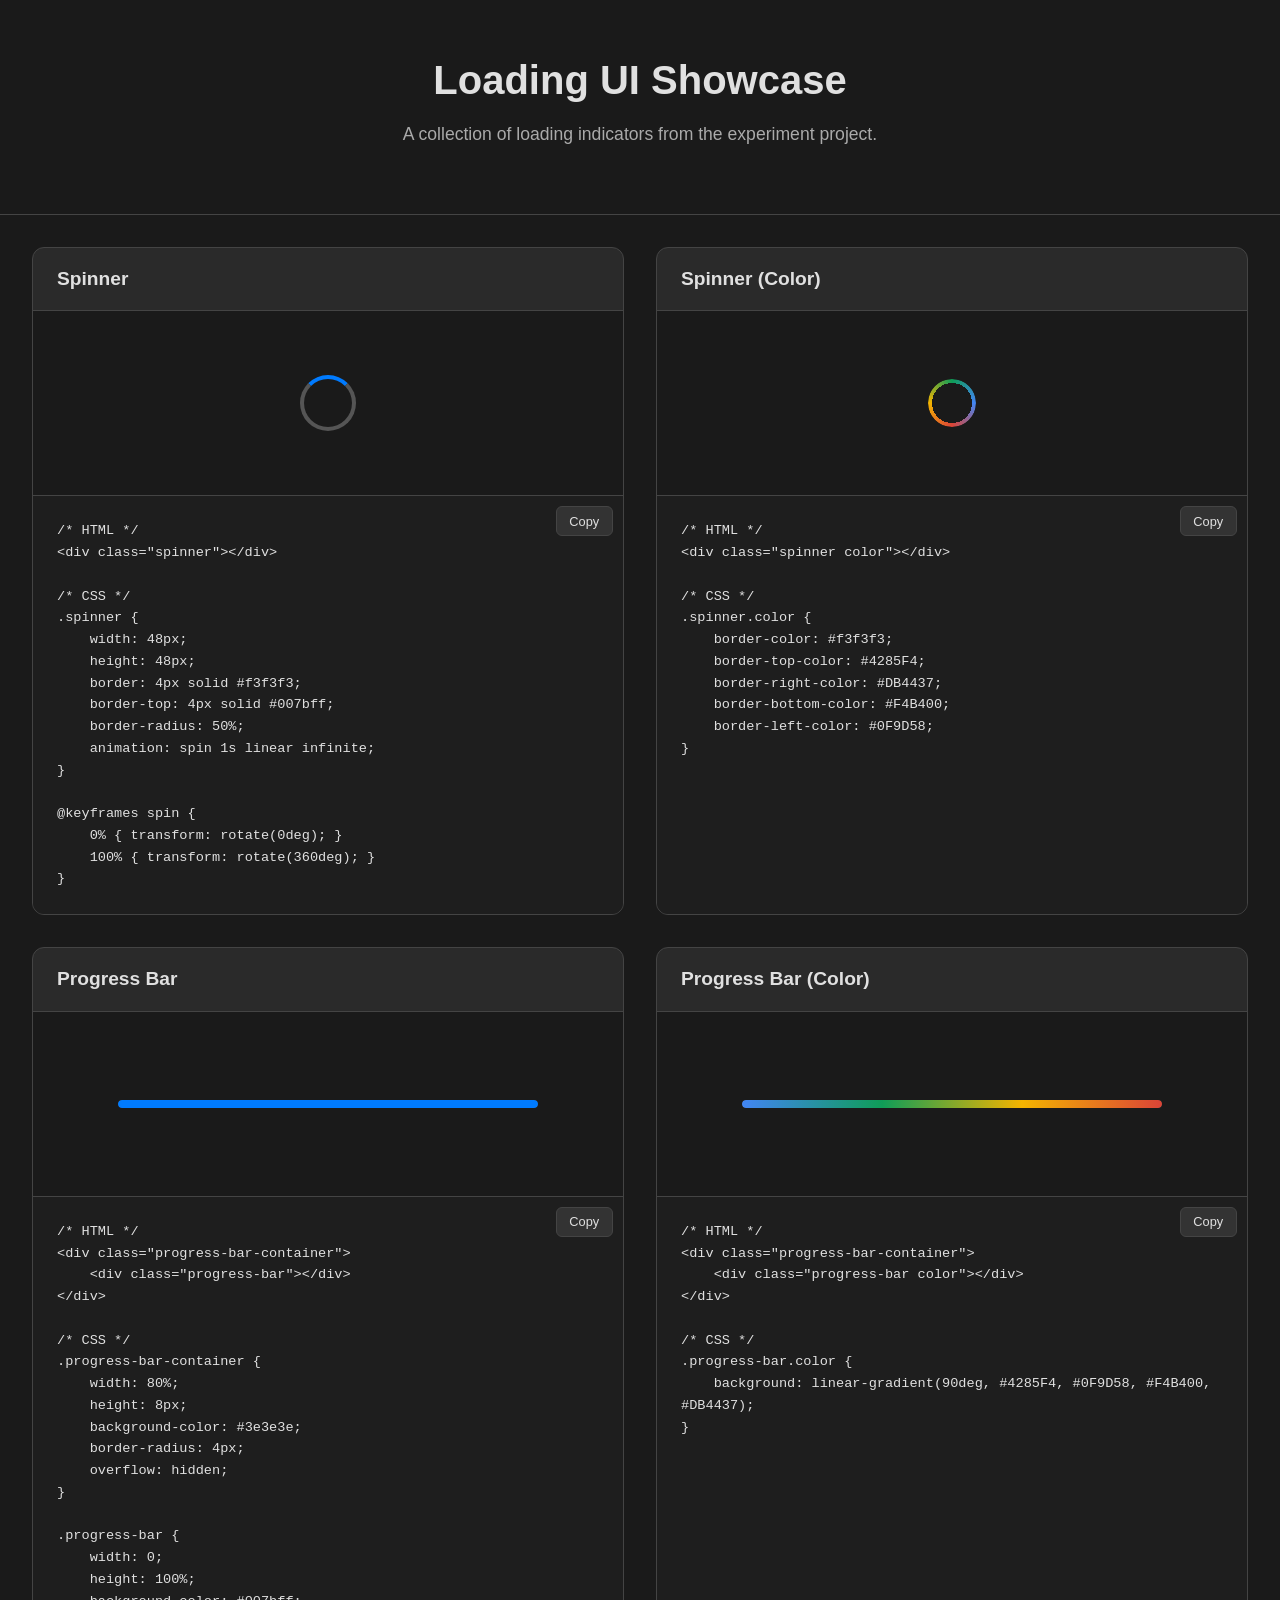
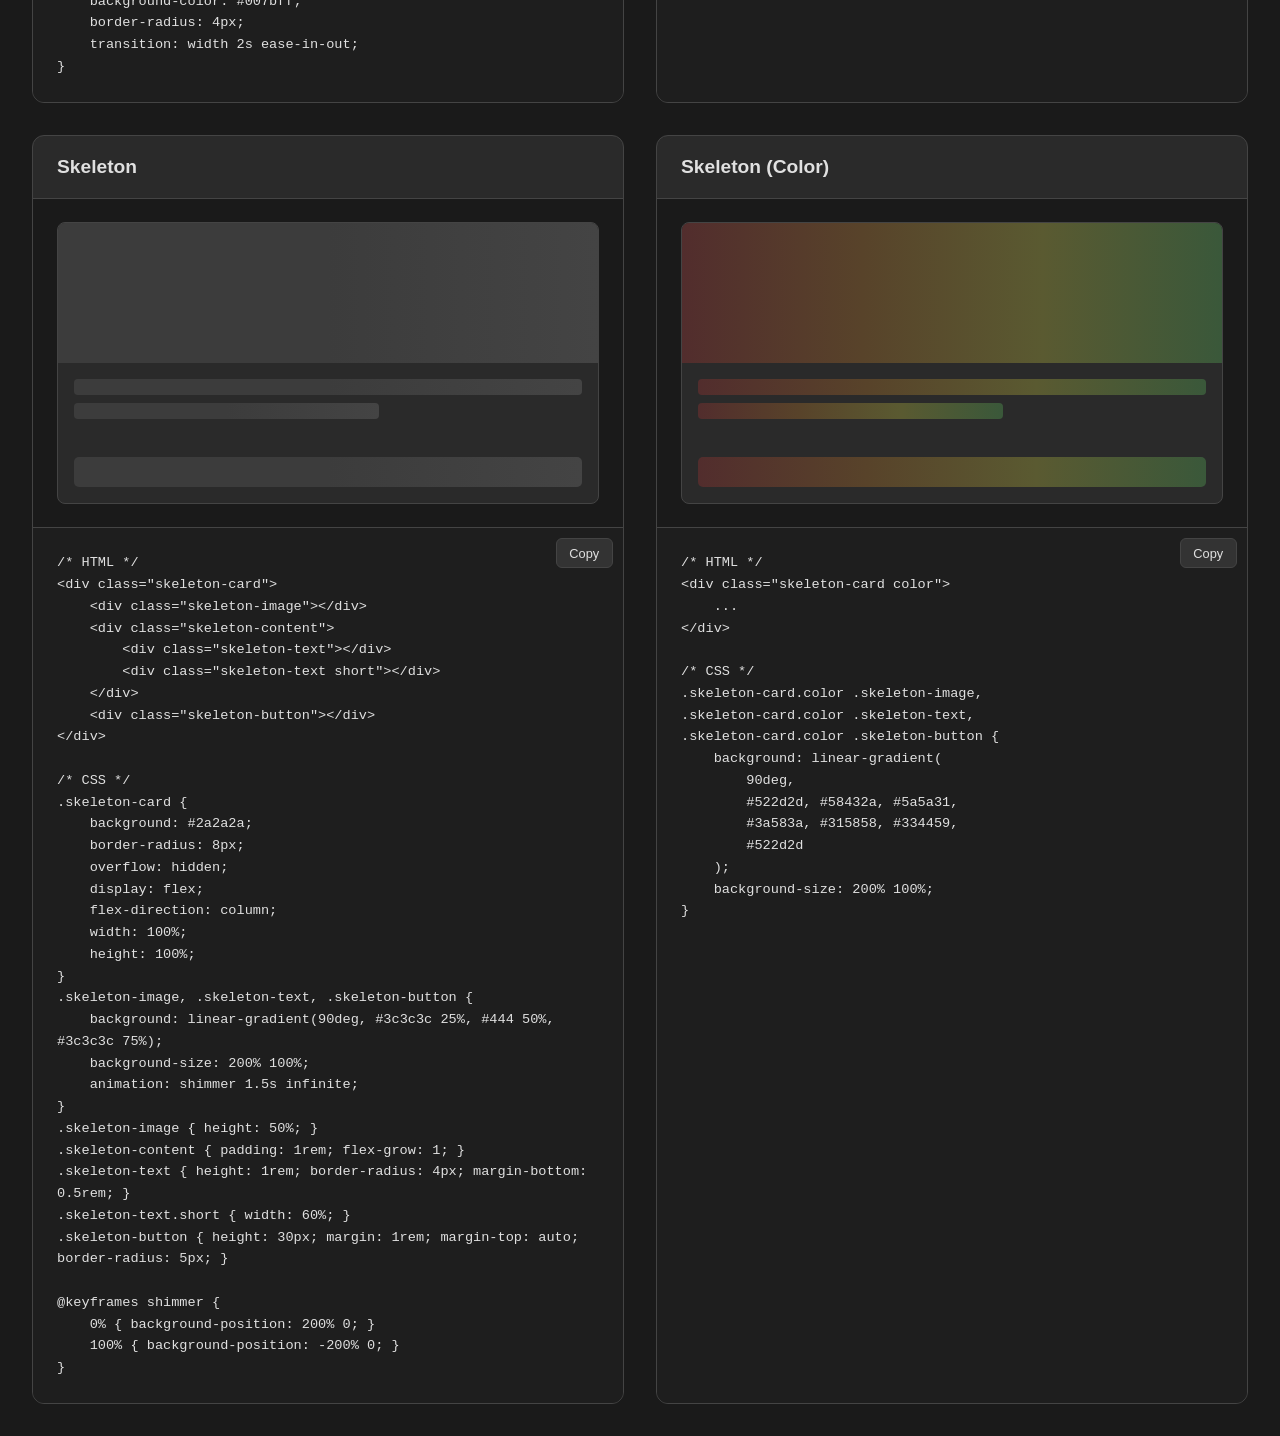
==== showcase/index.html @ 121de9e4 "1112" ====
<!DOCTYPE html>
<html lang="ja">
<head>
    <meta charset="UTF-8">
    <meta name="viewport" content="width=device-width, initial-scale=1.0">
    <title>Loading UI Showcase</title>
    <link rel="stylesheet" href="style.css">
</head>
<body>
    <header>
        <h1>Loading UI Showcase</h1>
        <p>A collection of loading indicators from the experiment project.</p>
    </header>

    <main class="showcase-grid">

        <!-- Spinner -->
        <div class="showcase-card">
            <h2>Spinner</h2>
            <div class="demo-box">
                <div class="spinner"></div>
            </div>
            <div class="code-box">
                <button class="copy-btn">Copy</button>
                <pre><code class="language-css">/* HTML */
&lt;div class="spinner"&gt;&lt;/div&gt;

/* CSS */
.spinner {
    width: 48px;
    height: 48px;
    border: 4px solid #f3f3f3;
    border-top: 4px solid #007bff;
    border-radius: 50%;
    animation: spin 1s linear infinite;
}

@keyframes spin {
    0% { transform: rotate(0deg); }
    100% { transform: rotate(360deg); }
}</code></pre>
            </div>
        </div>

        <!-- Spinner (Color) -->
        <div class="showcase-card">
            <h2>Spinner (Color)</h2>
            <div class="demo-box">
                <div class="spinner color"></div>
            </div>
            <div class="code-box">
                <button class="copy-btn">Copy</button>
                <pre><code class="language-css">/* HTML */
&lt;div class="spinner color"&gt;&lt;/div&gt;

/* CSS */
.spinner.color {
    border-color: #f3f3f3;
    border-top-color: #4285F4;
    border-right-color: #DB4437;
    border-bottom-color: #F4B400;
    border-left-color: #0F9D58;
}</code></pre>
            </div>
        </div>

        <!-- Progress Bar -->
        <div class="showcase-card">
            <h2>Progress Bar</h2>
            <div class="demo-box">
                <div class="progress-bar-container">
                    <div class="progress-bar"></div>
                </div>
            </div>
            <div class="code-box">
                <button class="copy-btn">Copy</button>
                <pre><code class="language-css">/* HTML */
&lt;div class="progress-bar-container"&gt;
    &lt;div class="progress-bar"&gt;&lt;/div&gt;
&lt;/div&gt;

/* CSS */
.progress-bar-container {
    width: 80%;
    height: 8px;
    background-color: #3e3e3e;
    border-radius: 4px;
    overflow: hidden;
}

.progress-bar {
    width: 0;
    height: 100%;
    background-color: #007bff;
    border-radius: 4px;
    transition: width 2s ease-in-out;
}</code></pre>
            </div>
        </div>

        <!-- Progress Bar (Color) -->
        <div class="showcase-card">
            <h2>Progress Bar (Color)</h2>
            <div class="demo-box">
                <div class="progress-bar-container">
                    <div class="progress-bar color"></div>
                </div>
            </div>
            <div class="code-box">
                <button class="copy-btn">Copy</button>
                <pre><code class="language-css">/* HTML */
&lt;div class="progress-bar-container"&gt;
    &lt;div class="progress-bar color"&gt;&lt;/div&gt;
&lt;/div&gt;

/* CSS */
.progress-bar.color {
    background: linear-gradient(90deg, #4285F4, #0F9D58, #F4B400, #DB4437);
}</code></pre>
            </div>
        </div>

        <!-- Skeleton -->
        <div class="showcase-card">
            <h2>Skeleton</h2>
            <div class="demo-box skeleton-demo-box">
                <div class="skeleton-card">
                    <div class="skeleton-image"></div>
                    <div class="skeleton-content">
                        <div class="skeleton-text"></div>
                        <div class="skeleton-text short"></div>
                    </div>
                    <div class="skeleton-button"></div>
                </div>
            </div>
            <div class="code-box">
                <button class="copy-btn">Copy</button>
                <pre><code class="language-css">/* HTML */
&lt;div class="skeleton-card"&gt;
    &lt;div class="skeleton-image"&gt;&lt;/div&gt;
    &lt;div class="skeleton-content"&gt;
        &lt;div class="skeleton-text"&gt;&lt;/div&gt;
        &lt;div class="skeleton-text short"&gt;&lt;/div&gt;
    &lt;/div&gt;
    &lt;div class="skeleton-button"&gt;&lt;/div&gt;
&lt;/div&gt;

/* CSS */
.skeleton-card {
    background: #2a2a2a;
    border-radius: 8px;
    overflow: hidden;
    display: flex;
    flex-direction: column;
    width: 100%;
    height: 100%;
}
.skeleton-image, .skeleton-text, .skeleton-button {
    background: linear-gradient(90deg, #3c3c3c 25%, #444 50%, #3c3c3c 75%);
    background-size: 200% 100%;
    animation: shimmer 1.5s infinite;
}
.skeleton-image { height: 50%; }
.skeleton-content { padding: 1rem; flex-grow: 1; }
.skeleton-text { height: 1rem; border-radius: 4px; margin-bottom: 0.5rem; }
.skeleton-text.short { width: 60%; }
.skeleton-button { height: 30px; margin: 1rem; margin-top: auto; border-radius: 5px; }

@keyframes shimmer {
    0% { background-position: 200% 0; }
    100% { background-position: -200% 0; }
}</code></pre>
            </div>
        </div>

        <!-- Skeleton (Color) -->
        <div class="showcase-card">
            <h2>Skeleton (Color)</h2>
            <div class="demo-box skeleton-demo-box">
                <div class="skeleton-card color">
                    <div class="skeleton-image"></div>
                    <div class="skeleton-content">
                        <div class="skeleton-text"></div>
                        <div class="skeleton-text short"></div>
                    </div>
                    <div class="skeleton-button"></div>
                </div>
            </div>
            <div class="code-box">
                <button class="copy-btn">Copy</button>
                <pre><code class="language-css">/* HTML */
&lt;div class="skeleton-card color"&gt;
    ...
&lt;/div&gt;

/* CSS */
.skeleton-card.color .skeleton-image,
.skeleton-card.color .skeleton-text,
.skeleton-card.color .skeleton-button {
    background: linear-gradient(
        90deg,
        #522d2d, #58432a, #5a5a31,
        #3a583a, #315858, #334459,
        #522d2d
    );
    background-size: 200% 100%;
}</code></pre>
            </div>
        </div>

    </main>

    <script src="script.js"></script>
</body>
</html>
---- showcase/style.css ----
/* --- Global Styles & Dark Theme --- */
:root {
    --bg-color: #1a1a1a;
    --card-color: #2a2a2a;
    --font-color: #e0e0e0;
    --border-color: #444;
    --primary-color: #007bff;
    --code-bg-color: #1e1e1e;
}

body {
    font-family: -apple-system, BlinkMacSystemFont, 'Segoe UI', Roboto, Helvetica, Arial, sans-serif;
    margin: 0;
    background-color: var(--bg-color);
    color: var(--font-color);
    line-height: 1.6;
}

header {
    text-align: center;
    padding: 3rem 1rem;
    border-bottom: 1px solid var(--border-color);
}

header h1 {
    margin: 0;
    font-size: 2.5rem;
    font-weight: 600;
}

header p {
    font-size: 1.1rem;
    color: #aaa;
    margin-top: 0.5rem;
}

main {
    padding: 2rem;
}

/* --- Showcase Layout --- */
.showcase-grid {
    display: grid;
    grid-template-columns: repeat(auto-fit, minmax(450px, 1fr));
    gap: 2rem;
    max-width: 1400px;
    margin: 0 auto;
}

.showcase-card {
    background-color: var(--card-color);
    border: 1px solid var(--border-color);
    border-radius: 12px;
    display: flex;
    flex-direction: column;
    overflow: hidden;
}

.showcase-card h2 {
    margin: 0;
    padding: 1rem 1.5rem;
    font-size: 1.2rem;
    border-bottom: 1px solid var(--border-color);
}

/* --- Demo Box --- */
.demo-box {
    padding: 2rem;
    min-height: 120px;
    display: flex;
    justify-content: center;
    align-items: center;
    background-color: var(--bg-color);
}

.skeleton-demo-box {
    height: 280px;
    padding: 1.5rem;
}


/* --- Code Box --- */
.code-box {
    position: relative;
    background-color: var(--code-bg-color);
    border-top: 1px solid var(--border-color);
    font-size: 0.85rem;
    flex-grow: 1;
}

.code-box pre {
    margin: 0;
    padding: 1.5rem;
    white-space: pre-wrap;
    word-wrap: break-word;
}

.copy-btn {
    position: absolute;
    top: 10px;
    right: 10px;
    background-color: #333;
    color: var(--font-color);
    border: 1px solid var(--border-color);
    border-radius: 6px;
    padding: 0.4rem 0.8rem;
    cursor: pointer;
    font-size: 0.8rem;
    transition: background-color 0.2s;
}

.copy-btn:hover {
    background-color: #444;
}

.copy-btn.copied {
    background-color: #28a745;
    color: white;
}


/* --- Loader Styles (Copied from original project) --- */

/* 1. Spinner */
.spinner {
    width: 48px;
    height: 48px;
    border: 4px solid #555; /* Adjusted for dark theme */
    border-top: 4px solid var(--primary-color);
    border-radius: 50%;
    animation: spin 1s linear infinite;
}

@keyframes spin {
    0% { transform: rotate(0deg); }
    100% { transform: rotate(360deg); }
}

.spinner.color {
    /* Re-style for conic gradient */
    border: none; /* Remove the old border */
    background: conic-gradient(from 90deg at 50% 50%, #4285F4, #DB4437, #F4B400, #0F9D58, #4285F4);
    -webkit-mask: radial-gradient(farthest-side, #0000 calc(100% - 4px), #000 0);
    mask: radial-gradient(farthest-side, #0000 calc(100% - 4px), #000 0);
}

/* 2. Progress Bar */
.progress-bar-container {
    width: 80%;
    height: 8px;
    background-color: #3e3e3e;
    border-radius: 4px;
    overflow: hidden;
}

.progress-bar {
    width: 0;
    height: 100%;
    background-color: var(--primary-color);
    border-radius: 4px;
    transition: width 2s ease-in-out;
}

.progress-bar.color {
    background: linear-gradient(90deg, #4285F4, #0F9D58, #F4B400, #DB4437);
}

/* 3. Skeleton */
@keyframes shimmer {
    0% { background-position: 200% 0; }
    100% { background-position: -200% 0; }
}

.skeleton-card {
    background: var(--card-color);
    border: 1px solid var(--border-color);
    border-radius: 8px;
    overflow: hidden;
    display: flex;
    flex-direction: column;
    width: 100%;
    height: 100%;
}

.skeleton-image, .skeleton-text, .skeleton-button {
    background: linear-gradient(90deg, #3c3c3c 25%, #444 50%, #3c3c3c 75%);
    background-size: 200% 100%;
    animation: shimmer 1.5s infinite;
}

.skeleton-image {
    height: 50%;
    width: 100%;
}

.skeleton-content {
    padding: 1rem;
    flex-grow: 1;
    display: flex;
    flex-direction: column;
}

.skeleton-text {
    height: 1rem;
    border-radius: 4px;
    margin-bottom: 0.5rem;
}

.skeleton-text.short {
    width: 60%;
}

.skeleton-button {
    height: 30px;
    margin: 1rem;
    margin-top: auto;
    border-radius: 5px;
}

.skeleton-card.color .skeleton-image,
.skeleton-card.color .skeleton-text,
.skeleton-card.color .skeleton-button {
    background: linear-gradient(
        90deg,
        #522d2d, #58432a, #5a5a31,
        #3a583a, #315858, #334459,
        #522d2d
    );
    background-size: 200% 100%;
}
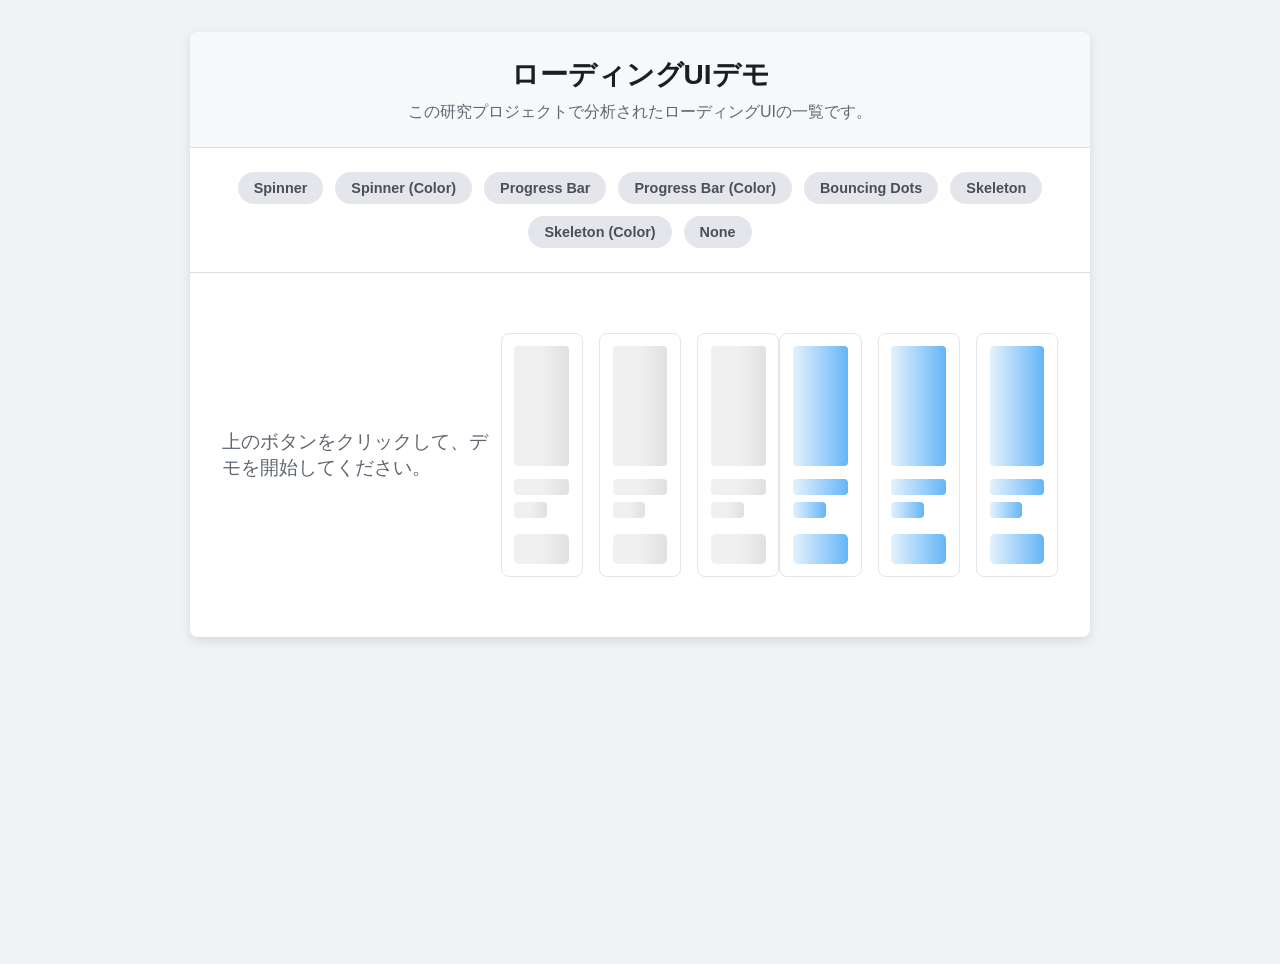
==== commit 6388fa3c: "05/23 予備実験前の環境です。" ====
--- a/showcase/index.html
+++ b/showcase/index.html
@@ -3,127 +3,71 @@
 <head>
     <meta charset="UTF-8">
     <meta name="viewport" content="width=device-width, initial-scale=1.0">
-    <title>Loading UI Showcase</title>
+    <title>ローディングUIデモ</title>
     <link rel="stylesheet" href="style.css">
 </head>
 <body>
-    <header>
-        <h1>Loading UI Showcase</h1>
-        <p>A collection of loading indicators from the experiment project.</p>
-    </header>
 
-    <main class="showcase-grid">
+    <div class="demo-container">
+        <header>
+            <h1>ローディングUIデモ</h1>
+            <p>この研究プロジェクトで分析されたローディングUIの一覧です。</p>
+        </header>
 
-        <!-- Spinner -->
-        <div class="showcase-card">
-            <h2>Spinner</h2>
-            <div class="demo-box">
+        <nav class="controls">
+            <button class="control-btn" data-loader="spinner">Spinner</button>
+            <button class="control-btn" data-loader="spinner-color">Spinner (Color)</button>
+            <button class="control-btn" data-loader="bar">Progress Bar</button>
+            <button class="control-btn" data-loader="bar-color">Progress Bar (Color)</button>
+            <button class="control-btn" data-loader="bouncing-dots">Bouncing Dots</button>
+            <button class="control-btn" data-loader="skeleton">Skeleton</button>
+            <button class="control-btn" data-loader="skeleton-color">Skeleton (Color)</button>
+            <button class="control-btn" data-loader="none">None</button>
+        </nav>
+
+        <main class="display-area">
+            <div id="loader-placeholder" class="loader-wrapper active">
+                <p>上のボタンをクリックして、デモを開始してください。</p>
+            </div>
+
+            <!-- ローダーをここに定義（デフォルトは非表示） -->
+            <div id="spinner" class="loader-wrapper">
                 <div class="spinner"></div>
             </div>
-            <div class="code-box">
-                <button class="copy-btn">Copy</button>
-                <pre><code class="language-css">/* HTML */
-&lt;div class="spinner"&gt;&lt;/div&gt;
-
-/* CSS */
-.spinner {
-    width: 48px;
-    height: 48px;
-    border: 4px solid #f3f3f3;
-    border-top: 4px solid #007bff;
-    border-radius: 50%;
-    animation: spin 1s linear infinite;
-}
-
-@keyframes spin {
-    0% { transform: rotate(0deg); }
-    100% { transform: rotate(360deg); }
-}</code></pre>
-            </div>
-        </div>
-
-        <!-- Spinner (Color) -->
-        <div class="showcase-card">
-            <h2>Spinner (Color)</h2>
-            <div class="demo-box">
+            <div id="spinner-color" class="loader-wrapper">
                 <div class="spinner color"></div>
             </div>
-            <div class="code-box">
-                <button class="copy-btn">Copy</button>
-                <pre><code class="language-css">/* HTML */
-&lt;div class="spinner color"&gt;&lt;/div&gt;
-
-/* CSS */
-.spinner.color {
-    border-color: #f3f3f3;
-    border-top-color: #4285F4;
-    border-right-color: #DB4437;
-    border-bottom-color: #F4B400;
-    border-left-color: #0F9D58;
-}</code></pre>
-            </div>
-        </div>
-
-        <!-- Progress Bar -->
-        <div class="showcase-card">
-            <h2>Progress Bar</h2>
-            <div class="demo-box">
+            <div id="bar" class="loader-wrapper">
                 <div class="progress-bar-container">
                     <div class="progress-bar"></div>
                 </div>
             </div>
-            <div class="code-box">
-                <button class="copy-btn">Copy</button>
-                <pre><code class="language-css">/* HTML */
-&lt;div class="progress-bar-container"&gt;
-    &lt;div class="progress-bar"&gt;&lt;/div&gt;
-&lt;/div&gt;
-
-/* CSS */
-.progress-bar-container {
-    width: 80%;
-    height: 8px;
-    background-color: #3e3e3e;
-    border-radius: 4px;
-    overflow: hidden;
-}
-
-.progress-bar {
-    width: 0;
-    height: 100%;
-    background-color: #007bff;
-    border-radius: 4px;
-    transition: width 2s ease-in-out;
-}</code></pre>
-            </div>
-        </div>
-
-        <!-- Progress Bar (Color) -->
-        <div class="showcase-card">
-            <h2>Progress Bar (Color)</h2>
-            <div class="demo-box">
+            <div id="bar-color" class="loader-wrapper">
                 <div class="progress-bar-container">
                     <div class="progress-bar color"></div>
                 </div>
             </div>
-            <div class="code-box">
-                <button class="copy-btn">Copy</button>
-                <pre><code class="language-css">/* HTML */
-&lt;div class="progress-bar-container"&gt;
-    &lt;div class="progress-bar color"&gt;&lt;/div&gt;
-&lt;/div&gt;
-
-/* CSS */
-.progress-bar.color {
-    background: linear-gradient(90deg, #4285F4, #0F9D58, #F4B400, #DB4437);
-}</code></pre>
+            <div id="bouncing-dots" class="loader-wrapper">
+                <div class="bouncing-dots"><div></div><div></div><div></div></div>
             </div>
-        </div>
-
-        <!-- Skeleton -->
-        <div class="showcase-card">
-            <h2>Skeleton</h2>
-            <div class="demo-box skeleton-demo-box">
+            <div id="skeleton" class="loader-wrapper skeleton-grid">
+                <!-- 3x Skeleton Cards -->
+                <div class="skeleton-card">
+                    <div class="skeleton-image"></div>
+                    <div class="skeleton-content">
+                        <div class="skeleton-text"></div>
+                        <div class="skeleton-text short"></div>
+                    </div>
+                    <div class="skeleton-button"></div>
+                </div>
+                <div class="skeleton-card">
+                    <div class="skeleton-image"></div>
+                    <div class="skeleton-content">
+                        <div class="skeleton-text"></div>
+                        <div class="skeleton-text short"></div>
+                    </div>
+                    <div class="skeleton-button"></div>
+                </div>
                 <div class="skeleton-card">
                     <div class="skeleton-image"></div>
                     <div class="skeleton-content">
@@ -133,50 +77,24 @@
                     <div class="skeleton-button"></div>
                 </div>
             </div>
-            <div class="code-box">
-                <button class="copy-btn">Copy</button>
-                <pre><code class="language-css">/* HTML */
-&lt;div class="skeleton-card"&gt;
-    &lt;div class="skeleton-image"&gt;&lt;/div&gt;
-    &lt;div class="skeleton-content"&gt;
-        &lt;div class="skeleton-text"&gt;&lt;/div&gt;
-        &lt;div class="skeleton-text short"&gt;&lt;/div&gt;
-    &lt;/div&gt;
-    &lt;div class="skeleton-button"&gt;&lt;/div&gt;
-&lt;/div&gt;
-
-/* CSS */
-.skeleton-card {
-    background: #2a2a2a;
-    border-radius: 8px;
-    overflow: hidden;
-    display: flex;
-    flex-direction: column;
-    width: 100%;
-    height: 100%;
-}
-.skeleton-image, .skeleton-text, .skeleton-button {
-    background: linear-gradient(90deg, #3c3c3c 25%, #444 50%, #3c3c3c 75%);
-    background-size: 200% 100%;
-    animation: shimmer 1.5s infinite;
-}
-.skeleton-image { height: 50%; }
-.skeleton-content { padding: 1rem; flex-grow: 1; }
-.skeleton-text { height: 1rem; border-radius: 4px; margin-bottom: 0.5rem; }
-.skeleton-text.short { width: 60%; }
-.skeleton-button { height: 30px; margin: 1rem; margin-top: auto; border-radius: 5px; }
-
-@keyframes shimmer {
-    0% { background-position: 200% 0; }
-    100% { background-position: -200% 0; }
-}</code></pre>
-            </div>
-        </div>
-
-        <!-- Skeleton (Color) -->
-        <div class="showcase-card">
-            <h2>Skeleton (Color)</h2>
-            <div class="demo-box skeleton-demo-box">
+            <div id="skeleton-color" class="loader-wrapper skeleton-grid">
+                <!-- 3x Skeleton Cards (Color) -->
+                <div class="skeleton-card color">
+                    <div class="skeleton-image"></div>
+                    <div class="skeleton-content">
+                        <div class="skeleton-text"></div>
+                        <div class="skeleton-text short"></div>
+                    </div>
+                    <div class="skeleton-button"></div>
+                </div>
+                <div class="skeleton-card color">
+                    <div class="skeleton-image"></div>
+                    <div class="skeleton-content">
+                        <div class="skeleton-text"></div>
+                        <div class="skeleton-text short"></div>
+                    </div>
+                    <div class="skeleton-button"></div>
+                </div>
                 <div class="skeleton-card color">
                     <div class="skeleton-image"></div>
                     <div class="skeleton-content">
@@ -186,30 +104,12 @@
                     <div class="skeleton-button"></div>
                 </div>
             </div>
-            <div class="code-box">
-                <button class="copy-btn">Copy</button>
-                <pre><code class="language-css">/* HTML */
-&lt;div class="skeleton-card color"&gt;
-    ...
-&lt;/div&gt;
-
-/* CSS */
-.skeleton-card.color .skeleton-image,
-.skeleton-card.color .skeleton-text,
-.skeleton-card.color .skeleton-button {
-    background: linear-gradient(
-        90deg,
-        #522d2d, #58432a, #5a5a31,
-        #3a583a, #315858, #334459,
-        #522d2d
-    );
-    background-size: 200% 100%;
-}</code></pre>
+            <div id="none" class="loader-wrapper">
+                <p>（ローダーなし）</p>
             </div>
-        </div>
-
-    </main>
+        </main>
+    </div>
 
     <script src="script.js"></script>
 </body>
-</html>
+</html>
--- a/showcase/style.css
+++ b/showcase/style.css
@@ -1,132 +1,113 @@
-/* --- Global Styles & Dark Theme --- */
-:root {
-    --bg-color: #1a1a1a;
-    --card-color: #2a2a2a;
-    --font-color: #e0e0e0;
-    --border-color: #444;
-    --primary-color: #007bff;
-    --code-bg-color: #1e1e1e;
-}
-
+/* --- Demo Page Layout --- */
 body {
-    font-family: -apple-system, BlinkMacSystemFont, 'Segoe UI', Roboto, Helvetica, Arial, sans-serif;
+    font-family: -apple-system, BlinkMacSystemFont, "Segoe UI", Roboto, Helvetica, Arial, sans-serif;
     margin: 0;
-    background-color: var(--bg-color);
-    color: var(--font-color);
-    line-height: 1.6;
+    background-color: #f0f2f5;
+    color: #1c1e21;
+    display: flex;
+    justify-content: center;
+    align-items: flex-start;
+    min-height: 100vh;
+    padding: 2rem;
+}
+
+.demo-container {
+    width: 100%;
+    max-width: 900px;
+    background: #fff;
+    border-radius: 8px;
+    box-shadow: 0 4px 12px rgba(0, 0, 0, 0.1);
+    overflow: hidden;
 }
 
 header {
     text-align: center;
-    padding: 3rem 1rem;
-    border-bottom: 1px solid var(--border-color);
+    padding: 1.5rem 2rem;
+    border-bottom: 1px solid #ddd;
+    background-color: #f7f8fa;
 }
 
 header h1 {
+    margin: 0 0 0.5rem 0;
+    font-size: 1.75rem;
+}
+
+header p {
     margin: 0;
-    font-size: 2.5rem;
+    color: #606770;
+}
+
+.controls {
+    display: flex;
+    flex-wrap: wrap;
+    justify-content: center;
+    gap: 0.75rem;
+    padding: 1.5rem;
+    border-bottom: 1px solid #ddd;
+}
+
+.control-btn {
+    padding: 0.5rem 1rem;
+    font-size: 0.9rem;
     font-weight: 600;
-}
-
-header p {
-    font-size: 1.1rem;
-    color: #aaa;
-    margin-top: 0.5rem;
-}
-
-main {
+    color: #4B4F56;
+    background-color: #E4E6EB;
+    border: none;
+    border-radius: 20px;
+    cursor: pointer;
+    transition: background-color 0.2s, color 0.2s;
+}
+
+.control-btn:hover {
+    background-color: #d8dbdf;
+}
+
+.control-btn.active {
+    background-color: #007bff;
+    color: #fff;
+}
+
+.display-area {
     padding: 2rem;
-}
-
-/* --- Showcase Layout --- */
-.showcase-grid {
+    min-height: 300px;
+    display: flex;
+    justify-content: center;
+    align-items: center;
+}
+
+.loader-wrapper {
+    display: none;
+    width: 100%;
+    align-items: center;
+    justify-content: center;
+    flex-direction: column;
+}
+
+.loader-wrapper.active {
+    display: flex;
+}
+
+.loader-wrapper p {
+    font-size: 1.2rem;
+    color: #606770;
+}
+
+.skeleton-grid {
     display: grid;
-    grid-template-columns: repeat(auto-fit, minmax(450px, 1fr));
-    gap: 2rem;
-    max-width: 1400px;
-    margin: 0 auto;
-}
-
-.showcase-card {
-    background-color: var(--card-color);
-    border: 1px solid var(--border-color);
-    border-radius: 12px;
-    display: flex;
-    flex-direction: column;
-    overflow: hidden;
-}
-
-.showcase-card h2 {
-    margin: 0;
-    padding: 1rem 1.5rem;
-    font-size: 1.2rem;
-    border-bottom: 1px solid var(--border-color);
-}
-
-/* --- Demo Box --- */
-.demo-box {
-    padding: 2rem;
-    min-height: 120px;
-    display: flex;
-    justify-content: center;
-    align-items: center;
-    background-color: var(--bg-color);
-}
-
-.skeleton-demo-box {
-    height: 280px;
-    padding: 1.5rem;
-}
-
-
-/* --- Code Box --- */
-.code-box {
-    position: relative;
-    background-color: var(--code-bg-color);
-    border-top: 1px solid var(--border-color);
-    font-size: 0.85rem;
-    flex-grow: 1;
-}
-
-.code-box pre {
-    margin: 0;
-    padding: 1.5rem;
-    white-space: pre-wrap;
-    word-wrap: break-word;
-}
-
-.copy-btn {
-    position: absolute;
-    top: 10px;
-    right: 10px;
-    background-color: #333;
-    color: var(--font-color);
-    border: 1px solid var(--border-color);
-    border-radius: 6px;
-    padding: 0.4rem 0.8rem;
-    cursor: pointer;
-    font-size: 0.8rem;
-    transition: background-color 0.2s;
-}
-
-.copy-btn:hover {
-    background-color: #444;
-}
-
-.copy-btn.copied {
-    background-color: #28a745;
-    color: white;
-}
-
-
-/* --- Loader Styles (Copied from original project) --- */
-
-/* 1. Spinner */
+    grid-template-columns: repeat(3, 1fr);
+    gap: 1rem;
+    width: 100%;
+}
+
+
+/* --- Copied Loader Styles --- */
+
+/* スピナー */
 .spinner {
     width: 48px;
     height: 48px;
-    border: 4px solid #555; /* Adjusted for dark theme */
-    border-top: 4px solid var(--primary-color);
+    border: 4px solid #f3f3f3;
+    border-top: 4px solid #6c757d; /* Monochrome dark gray */
     border-radius: 50%;
     animation: spin 1s linear infinite;
 }
@@ -136,19 +117,11 @@
     100% { transform: rotate(360deg); }
 }
 
-.spinner.color {
-    /* Re-style for conic gradient */
-    border: none; /* Remove the old border */
-    background: conic-gradient(from 90deg at 50% 50%, #4285F4, #DB4437, #F4B400, #0F9D58, #4285F4);
-    -webkit-mask: radial-gradient(farthest-side, #0000 calc(100% - 4px), #000 0);
-    mask: radial-gradient(farthest-side, #0000 calc(100% - 4px), #000 0);
-}
-
-/* 2. Progress Bar */
+/* プログレスバー */
 .progress-bar-container {
     width: 80%;
     height: 8px;
-    background-color: #3e3e3e;
+    background-color: #e0e0e0;
     border-radius: 4px;
     overflow: hidden;
 }
@@ -156,45 +129,69 @@
 .progress-bar {
     width: 0;
     height: 100%;
-    background-color: var(--primary-color);
-    border-radius: 4px;
-    transition: width 2s ease-in-out;
-}
-
-.progress-bar.color {
-    background: linear-gradient(90deg, #4285F4, #0F9D58, #F4B400, #DB4437);
-}
-
-/* 3. Skeleton */
-@keyframes shimmer {
-    0% { background-position: 200% 0; }
-    100% { background-position: -200% 0; }
-}
-
+    background-color: #6c757d; /* Monochrome dark gray */
+    border-radius: 4px;
+    transition: width 2s cubic-bezier(0.5, 0, 0.75, 0);
+}
+
+/* バウンシング・ドットローダー */
+.bouncing-dots {
+    display: flex;
+    justify-content: center;
+    align-items: center;
+}
+
+.bouncing-dots div {
+    width: 12px;
+    height: 12px;
+    margin: 0 5px;
+    background-color: #6c757d;
+    border-radius: 50%;
+    animation: bounce 1.4s infinite ease-in-out both;
+}
+
+.bouncing-dots div:nth-child(1) {
+    animation-delay: -0.32s;
+}
+
+.bouncing-dots div:nth-child(2) {
+    animation-delay: -0.16s;
+}
+
+@keyframes bounce {
+    0%, 80%, 100% {
+        transform: translateY(0);
+    }
+    40% {
+        transform: translateY(-20px);
+    }
+}
+
+/* スケルトンスクリーン */
 .skeleton-card {
-    background: var(--card-color);
-    border: 1px solid var(--border-color);
+    background: #fff;
     border-radius: 8px;
+    border: 1px solid #e5e5e5;
     overflow: hidden;
     display: flex;
     flex-direction: column;
-    width: 100%;
-    height: 100%;
+    padding: 0.8rem;
 }
 
 .skeleton-image, .skeleton-text, .skeleton-button {
-    background: linear-gradient(90deg, #3c3c3c 25%, #444 50%, #3c3c3c 75%);
+    background: linear-gradient(90deg, #f0f0f0 25%, #e0e0e0 50%, #f0f0f0 75%);
     background-size: 200% 100%;
     animation: shimmer 1.5s infinite;
 }
 
 .skeleton-image {
-    height: 50%;
-    width: 100%;
+    width: 100%;
+    height: 120px;
+    border-radius: 4px;
 }
 
 .skeleton-content {
-    padding: 1rem;
+    padding-top: 0.8rem;
     flex-grow: 1;
     display: flex;
     flex-direction: column;
@@ -203,7 +200,11 @@
 .skeleton-text {
     height: 1rem;
     border-radius: 4px;
-    margin-bottom: 0.5rem;
+    margin-bottom: 0.4rem;
+}
+
+.skeleton-text:last-child {
+    margin-bottom: 0;
 }
 
 .skeleton-text.short {
@@ -212,19 +213,50 @@
 
 .skeleton-button {
     height: 30px;
-    margin: 1rem;
     margin-top: auto;
     border-radius: 5px;
-}
-
+    margin-top: 1rem;
+}
+
+@keyframes shimmer {
+    0% {
+        background-position: 200% 0;
+    }
+    100% {
+        background-position: -200% 0;
+    }
+}
+
+
+/* --- カラーバージョン --- */
+
+/* カラースピナー */
+.spinner.color {
+    border: 4px solid #f3f3f3;
+    border-top: 4px solid #007bff;
+    background-image: none;
+    -webkit-mask: none;
+    mask: none;
+}
+
+/* カラープログレスバー */
+.progress-bar.color {
+    background: linear-gradient(90deg, #007bff, #66b2ff);
+}
+
+/* カラースケルトン */
 .skeleton-card.color .skeleton-image,
 .skeleton-card.color .skeleton-text,
 .skeleton-card.color .skeleton-button {
     background: linear-gradient(
         90deg,
-        #522d2d, #58432a, #5a5a31,
-        #3a583a, #315858, #334459,
-        #522d2d
+        #e3f2fd, /* Light Blue */
+        #bbdefb, /* Lighter Blue */
+        #90caf9, /* Sky Blue */
+        #64b5f6, /* Brighter Blue */
+        #42a5f5, /* Rich Blue */
+        #2196f3, /* Standard Blue */
+        #e3f2fd  /* Loop back */
     );
     background-size: 200% 100%;
-}
+}
